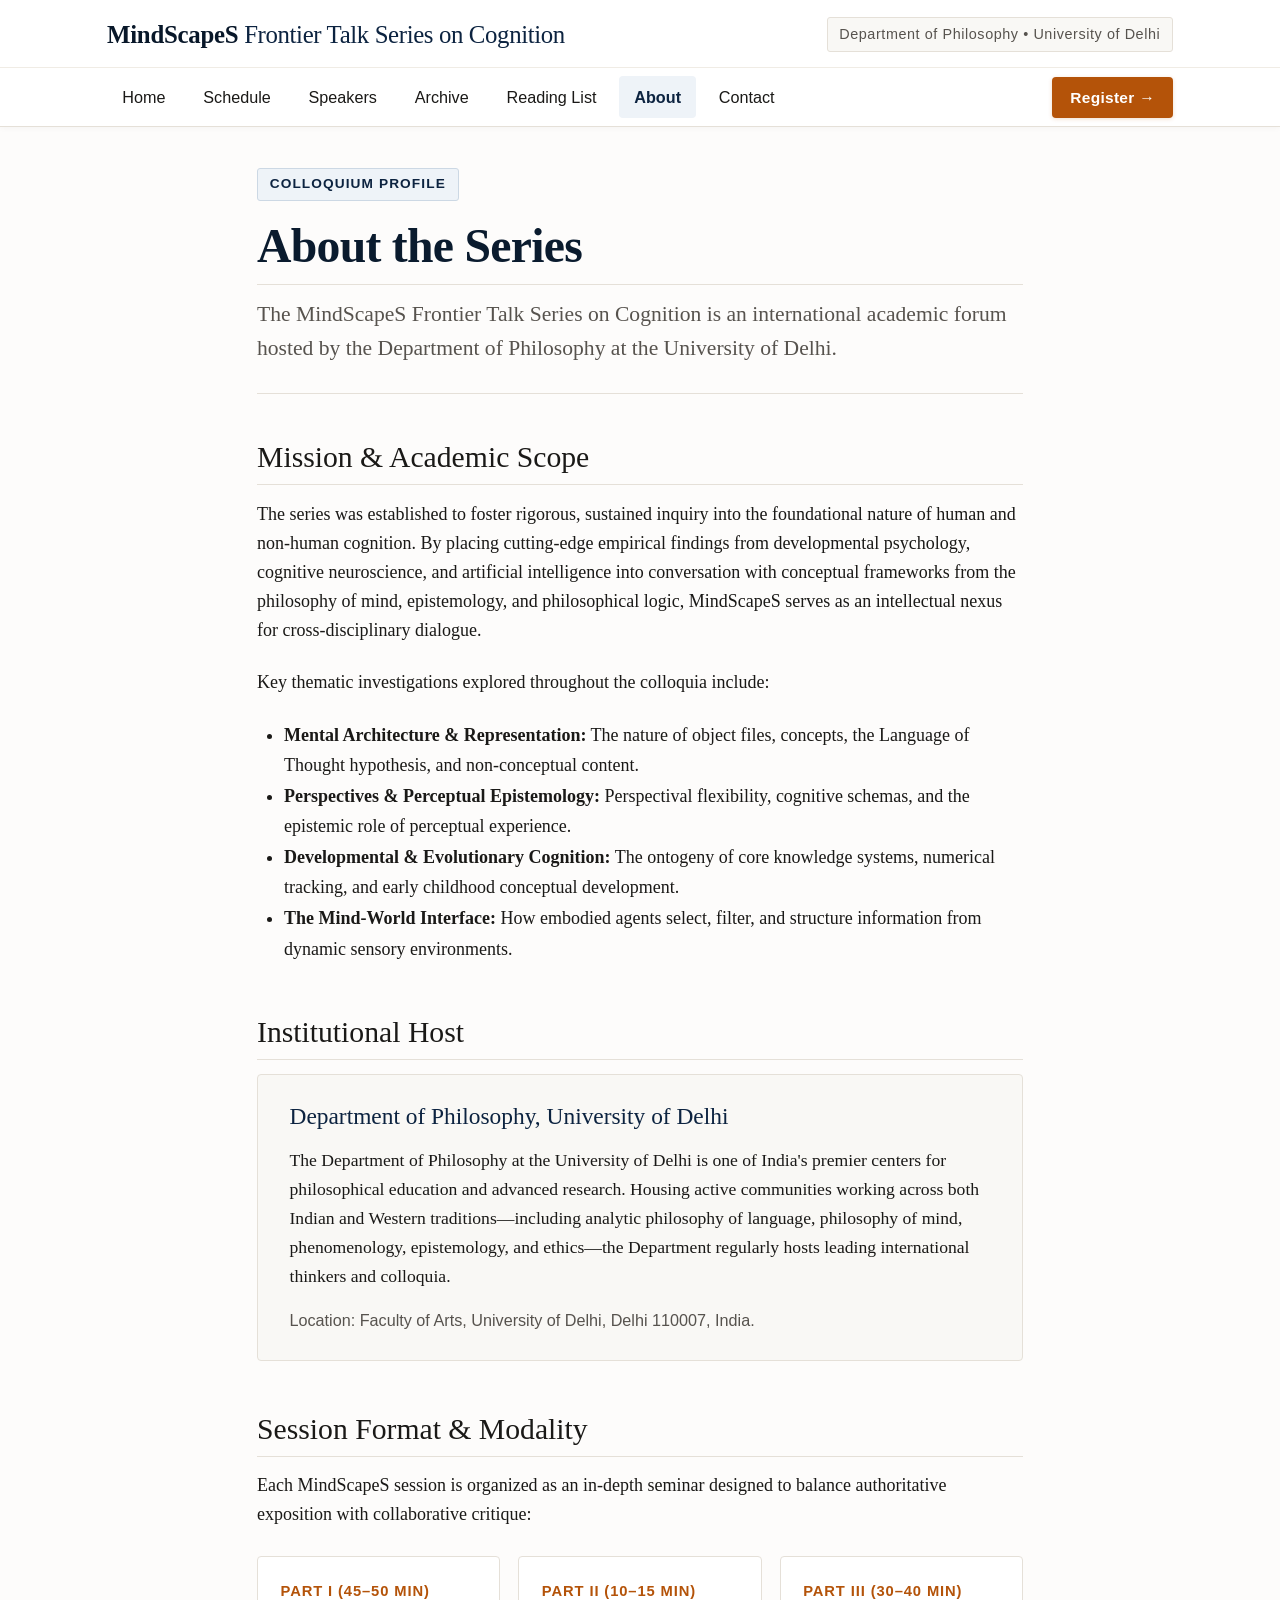
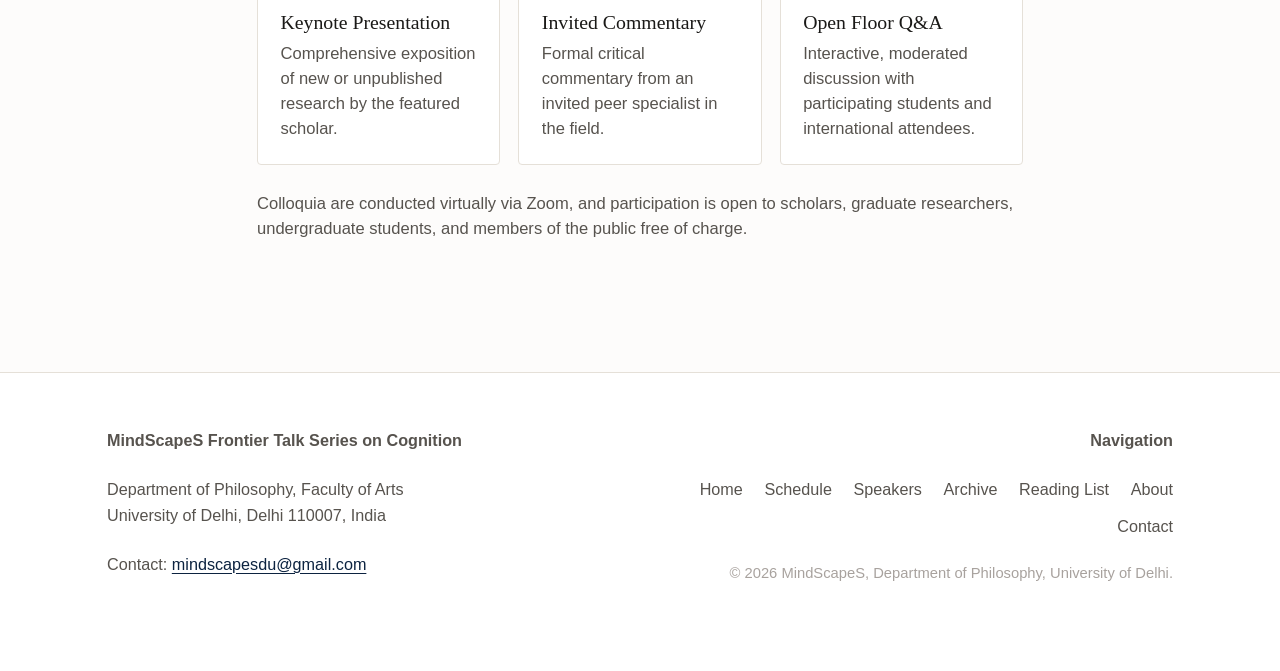
==== about.html @ 41272b62 "Update MindScapeS website: multi-device responsive design, admin console & security, session registr" ====
<!DOCTYPE html>
<html lang="en">

<head>
  <meta charset="UTF-8">
  <meta name="viewport" content="width=device-width, initial-scale=1.0">
  <title>About | MindScapeS Frontier Talk Series on Cognition • University of Delhi</title>
  <meta name="description"
    content="About the MindScapeS Frontier Talk Series on Cognition, hosted by the Department of Philosophy, Faculty of Arts, University of Delhi.">
  <link rel="icon" href="Images/favicon.svg" type="image/svg+xml">
  <link rel="stylesheet" href="css/style.css?v=3.3">
</head>

<body>
  <a href="#main-content" class="skip-link">Skip to main content</a>

  <!-- ==================== SITE HEADER ==================== -->
  <header class="site-header">
    <div class="header-top">
      <div class="container-wide header-top-inner">
        <h1 class="site-title">
          <a href="index.html"><strong>MindScapeS</strong> Frontier Talk Series on Cognition</a>
        </h1>
        <div class="host-tag">
          <span>Department of Philosophy &bull; University of Delhi</span>
        </div>
      </div>
    </div>
    <div class="nav-bar">
      <div class="container-wide nav-bar-inner">
        <button class="nav-toggle" id="nav-toggle" aria-expanded="false" aria-controls="main-nav" aria-label="Toggle navigation menu">
          Menu &equiv;
        </button>
        <ul class="main-nav" id="main-nav">
          <li><a href="index.html">Home</a></li>
          <li><a href="schedule.html">Schedule</a></li>
          <li><a href="speakers.html">Speakers</a></li>
          <li><a href="archive.html">Archive</a></li>
          <li><a href="readings.html">Reading List</a></li>
          <li><a href="about.html" class="active">About</a></li>
          <li><a href="contact.html">Contact</a></li>
        </ul>
        <div class="header-cta">
          <a href="schedule.html#register" class="btn-register-header">Register &rarr;</a>
        </div>
      </div>
    </div>
  </header>

  <!-- ==================== MAIN CONTENT ==================== -->
  <main id="main-content">
    <div class="container">

      <section class="page-hero">
        <span class="page-hero-badge">Colloquium Profile</span>
        <h2 class="page-hero-title">About the Series</h2>
        <p class="page-hero-lead">The MindScapeS Frontier Talk Series on Cognition is an international academic forum hosted by the Department of Philosophy at the University of Delhi.</p>
      </section>

      <!-- ===== MISSION & SCOPE ===== -->
      <section style="margin-bottom: 2.75rem;">
        <h2>Mission &amp; Academic Scope</h2>
        <p>The series was established to foster rigorous, sustained inquiry into the foundational nature of human and non-human cognition. By placing cutting-edge empirical findings from developmental psychology, cognitive neuroscience, and artificial intelligence into conversation with conceptual frameworks from the philosophy of mind, epistemology, and philosophical logic, MindScapeS serves as an intellectual nexus for cross-disciplinary dialogue.</p>
        
        <p>Key thematic investigations explored throughout the colloquia include:</p>
        <ul style="padding-left: 1.5rem; line-height: 1.7; font-size: 1rem;">
          <li><strong>Mental Architecture &amp; Representation:</strong> The nature of object files, concepts, the Language of Thought hypothesis, and non-conceptual content.</li>
          <li><strong>Perspectives &amp; Perceptual Epistemology:</strong> Perspectival flexibility, cognitive schemas, and the epistemic role of perceptual experience.</li>
          <li><strong>Developmental &amp; Evolutionary Cognition:</strong> The ontogeny of core knowledge systems, numerical tracking, and early childhood conceptual development.</li>
          <li><strong>The Mind-World Interface:</strong> How embodied agents select, filter, and structure information from dynamic sensory environments.</li>
        </ul>
      </section>

      <!-- ===== HOST INSTITUTION ===== -->
      <section style="margin-bottom: 2.75rem;">
        <h2>Institutional Host</h2>
        <div style="background: var(--card-bg); border: 1px solid var(--border-color); border-radius: 4px; padding: 1.5rem 1.75rem;">
          <h3 style="margin-top: 0; color: var(--accent-color);">Department of Philosophy, University of Delhi</h3>
          <p style="margin-bottom: 0.85rem; font-size: 0.98rem; line-height: 1.65;">
            The Department of Philosophy at the University of Delhi is one of India's premier centers for philosophical education and advanced research. Housing active communities working across both Indian and Western traditions—including analytic philosophy of language, philosophy of mind, phenomenology, epistemology, and ethics—the Department regularly hosts leading international thinkers and colloquia.
          </p>
          <p style="margin: 0; font-family: var(--font-sans); font-size: 0.9rem; color: var(--text-muted);">
            Location: Faculty of Arts, University of Delhi, Delhi 110007, India.
          </p>
        </div>
      </section>

      <!-- ===== COLLOQUIUM STRUCTURE ===== -->
      <section style="margin-bottom: 2.75rem;">
        <h2>Session Format &amp; Modality</h2>
        <p>Each MindScapeS session is organized as an in-depth seminar designed to balance authoritative exposition with collaborative critique:</p>
        
        <div style="display: grid; grid-template-columns: repeat(auto-fit, minmax(220px, 1fr)); gap: 1rem; margin: 1.5rem 0;">
          <div style="background: #ffffff; border: 1px solid var(--border-color); padding: 1.25rem; border-radius: 4px;">
            <strong style="display: block; font-family: var(--font-sans); font-size: 0.82rem; text-transform: uppercase; color: var(--accent-gold); letter-spacing: 0.06em; margin-bottom: 0.35rem;">Part I (45&ndash;50 min)</strong>
            <h4 style="margin: 0 0 0.4rem; font-size: 1.1rem;">Keynote Presentation</h4>
            <p class="subtext" style="margin: 0;">Comprehensive exposition of new or unpublished research by the featured scholar.</p>
          </div>
          <div style="background: #ffffff; border: 1px solid var(--border-color); padding: 1.25rem; border-radius: 4px;">
            <strong style="display: block; font-family: var(--font-sans); font-size: 0.82rem; text-transform: uppercase; color: var(--accent-gold); letter-spacing: 0.06em; margin-bottom: 0.35rem;">Part II (10&ndash;15 min)</strong>
            <h4 style="margin: 0 0 0.4rem; font-size: 1.1rem;">Invited Commentary</h4>
            <p class="subtext" style="margin: 0;">Formal critical commentary from an invited peer specialist in the field.</p>
          </div>
          <div style="background: #ffffff; border: 1px solid var(--border-color); padding: 1.25rem; border-radius: 4px;">
            <strong style="display: block; font-family: var(--font-sans); font-size: 0.82rem; text-transform: uppercase; color: var(--accent-gold); letter-spacing: 0.06em; margin-bottom: 0.35rem;">Part III (30&ndash;40 min)</strong>
            <h4 style="margin: 0 0 0.4rem; font-size: 1.1rem;">Open Floor Q&amp;A</h4>
            <p class="subtext" style="margin: 0;">Interactive, moderated discussion with participating students and international attendees.</p>
          </div>
        </div>

        <p class="subtext">Colloquia are conducted virtually via Zoom, and participation is open to scholars, graduate researchers, undergraduate students, and members of the public free of charge.</p>
      </section>

    </div>
  </main>

  <!-- ==================== SITE FOOTER ==================== -->
  <footer class="site-footer">
    <div class="container-wide footer-inner">
      <div class="footer-col">
        <p><strong>MindScapeS Frontier Talk Series on Cognition</strong></p>
        <p>Department of Philosophy, Faculty of Arts<br>University of Delhi, Delhi 110007, India</p>
        <p>Contact: <a href="mailto:mindscapesdu@gmail.com">mindscapesdu@gmail.com</a></p>
      </div>
      <div class="footer-col" style="text-align: right;">
        <p><strong>Navigation</strong></p>
        <ul class="footer-links" style="justify-content: flex-end;">
          <li><a href="index.html">Home</a></li>
          <li><a href="schedule.html">Schedule</a></li>
          <li><a href="speakers.html">Speakers</a></li>
          <li><a href="archive.html">Archive</a></li>
          <li><a href="readings.html">Reading List</a></li>
          <li><a href="about.html">About</a></li>
          <li><a href="contact.html">Contact</a></li>
        </ul>
        <p style="margin-top: 1.25rem; font-size: 0.82rem; color: #a8a29e;">&copy; 2026 MindScapeS, Department of Philosophy, University of Delhi.</p>
      </div>
    </div>
  </footer>

  <script src="js/session.js"></script>
</body>

</html>
---- css/style.css ----
/* ==========================================================================
   MindScapeS Frontier Talk Series on Cognition - University of Delhi
   Comprehensive Responsive Academic Design System
   ========================================================================== */

/* ===== 1. COLORS & CSS VARIABLES ===== */
:root {
  --bg-color: #fdfcfb;
  --bg-surface: #ffffff;
  --text-color: #1a1917;
  --text-muted: #57534e;
  --text-light: #78716c;
  --accent-color: #0c2340; /* Oxford / Deep Academic Navy */
  --accent-hover: #17365d;
  --accent-gold: #b45309;  /* Terracotta / Amber accent */
  --accent-gold-hover: #92400e;
  --border-color: #e5e0d8;
  --border-dark: #b8b2a7;
  --card-bg: #f9f8f5;
  --badge-bg: #eef3f8;
  --badge-border: #ccd8e4;
  --comment-bg: #f5efe6;
  --comment-border: #d8c7af;
  --zoom-bg: #f2f7fc;
  --zoom-border: #1c528a;
  --font-serif: "Georgia", "Times New Roman", "Newsreader", serif;
  --font-sans: -apple-system, BlinkMacSystemFont, "Segoe UI", Roboto, "Helvetica Neue", Arial, sans-serif;
  --line-height: 1.62;
  --content-width: 820px;
  --wide-width: 1120px;
}

/* ===== 2. RESET & BASE ===== */
*, *::before, *::after {
  box-sizing: border-box;
}

html {
  font-size: clamp(16px, 0.35vw + 15px, 18px);
  background-color: var(--bg-color);
  color: var(--text-color);
  -webkit-text-size-adjust: 100%;
  text-size-adjust: 100%;
  scroll-behavior: smooth;
}

body {
  margin: 0;
  padding: 0;
  font-family: var(--font-serif);
  line-height: var(--line-height);
  -webkit-font-smoothing: antialiased;
  -moz-osx-font-smoothing: grayscale;
  background-color: var(--bg-color);
  color: var(--text-color);
  overflow-x: hidden;
  width: 100%;
}

img {
  max-width: 100%;
  height: auto;
  display: block;
}

h1, h2, h3, h4 {
  font-family: var(--font-serif);
  font-weight: normal;
  color: var(--text-color);
  line-height: 1.25;
  margin: 1.8rem 0 0.8rem;
}

h1 {
  font-size: clamp(1.8rem, 3.2vw + 1rem, 2.45rem);
  letter-spacing: -0.015em;
}

h2 {
  font-size: clamp(1.35rem, 1.8vw + 0.8rem, 1.65rem);
  border-bottom: 1px solid var(--border-color);
  padding-bottom: 0.45rem;
}

h3 {
  font-size: clamp(1.15rem, 1.2vw + 0.75rem, 1.3rem);
}

p, ul, ol, dl, blockquote {
  margin: 0 0 1.25rem;
}

a {
  color: var(--accent-color);
  text-decoration: underline;
  text-underline-offset: 3px;
  transition: color 0.15s ease, opacity 0.15s ease;
}

a:hover {
  color: var(--accent-gold);
}

.subtext {
  font-size: 0.92rem;
  color: var(--text-muted);
  font-family: var(--font-sans);
  line-height: 1.5;
}

.lead {
  font-size: clamp(1.06rem, 1.1vw + 0.88rem, 1.22rem);
  line-height: 1.6;
  color: #2b2926;
  margin-bottom: 1.35rem;
}

.skip-link {
  position: absolute;
  top: -999px;
  left: 1rem;
  background: var(--text-color);
  color: #ffffff;
  padding: 0.5rem 1rem;
  z-index: 3000;
  font-family: var(--font-sans);
  border-radius: 2px;
}

.skip-link:focus {
  top: 1rem;
}

:focus-visible {
  outline: 2px solid var(--accent-gold);
  outline-offset: 2px;
}

/* ===== 3. LAYOUT & CONTAINERS ===== */
.container {
  width: 100%;
  max-width: var(--content-width);
  margin: 0 auto;
  padding: 0 1.5rem;
}

.container-wide {
  width: 100%;
  max-width: var(--wide-width);
  margin: 0 auto;
  padding: 0 1.5rem;
}

main {
  padding: 2.25rem 0 4.5rem;
}

/* ===== 4. SITE HEADER & NAVIGATION ===== */
.site-header {
  border-bottom: 1px solid var(--border-color);
  background: #ffffff;
  position: sticky;
  top: 0;
  z-index: 1000;
  box-shadow: 0 1px 6px rgba(0, 0, 0, 0.04);
}

.header-top {
  padding: 0.95rem 0 0.8rem;
  border-bottom: 1px solid #f0ece5;
}

.header-top-inner {
  display: flex;
  justify-content: space-between;
  align-items: center;
  flex-wrap: wrap;
  gap: 0.75rem 1.25rem;
}

.site-title {
  font-family: var(--font-serif);
  font-size: clamp(1.15rem, 1.4vw + 0.85rem, 1.38rem);
  margin: 0;
  line-height: 1.25;
}

.site-title a {
  color: var(--accent-color);
  text-decoration: none;
  font-weight: normal;
}

.site-title strong {
  font-weight: 700;
  letter-spacing: -0.01em;
  color: #081729;
}

.host-tag {
  display: inline-flex;
  align-items: center;
  gap: 0.4rem;
  font-family: var(--font-sans);
  font-size: 0.8rem;
  letter-spacing: 0.04em;
  color: var(--text-muted);
  background: var(--card-bg);
  border: 1px solid var(--border-color);
  padding: 0.28rem 0.65rem;
  border-radius: 3px;
  font-weight: 500;
  white-space: nowrap;
}

.nav-bar {
  padding: 0.45rem 0;
  background: #ffffff;
}

.nav-bar-inner {
  display: flex;
  justify-content: space-between;
  align-items: center;
  gap: 1rem;
}

.main-nav {
  display: flex;
  align-items: center;
  gap: 0.4rem;
  flex-wrap: wrap;
  list-style: none;
  padding: 0;
  margin: 0;
}

.main-nav li a {
  display: inline-block;
  font-family: var(--font-sans);
  font-size: 0.9rem;
  font-weight: 500;
  color: var(--text-color);
  text-decoration: none;
  padding: 0.45rem 0.85rem;
  border-radius: 4px;
  transition: all 0.15s ease;
}

.main-nav li a:hover {
  color: var(--accent-color);
  background: var(--card-bg);
}

.main-nav li a.active {
  color: var(--accent-color);
  background: #eef3f8;
  font-weight: 700;
}

.header-cta {
  display: flex;
  align-items: center;
  flex-shrink: 0;
}

.btn-register-header {
  display: inline-flex;
  align-items: center;
  gap: 0.35rem;
  background-color: var(--accent-gold);
  color: #ffffff !important;
  font-family: var(--font-sans);
  font-size: 0.86rem;
  font-weight: 600;
  text-decoration: none !important;
  padding: 0.45rem 1rem;
  border-radius: 4px;
  letter-spacing: 0.02em;
  box-shadow: 0 1px 4px rgba(180, 83, 9, 0.2);
  transition: background-color 0.15s ease, transform 0.15s ease;
}

.btn-register-header:hover {
  background-color: var(--accent-gold-hover);
  color: #ffffff !important;
  transform: translateY(-1px);
}

.nav-toggle {
  display: none;
  background: none;
  border: 1px solid var(--border-color);
  padding: 0.45rem 0.75rem;
  border-radius: 4px;
  cursor: pointer;
  font-family: var(--font-sans);
  font-size: 0.86rem;
  color: var(--text-color);
}

/* ===== 5. PAGE HEADERS & HEROES ===== */
.page-hero {
  margin-bottom: 2.5rem;
  padding-bottom: 1.5rem;
  border-bottom: 1px solid var(--border-color);
}

.page-hero-badge {
  display: inline-block;
  font-family: var(--font-sans);
  font-size: 0.76rem;
  font-weight: 700;
  text-transform: uppercase;
  letter-spacing: 0.08em;
  background: var(--badge-bg);
  border: 1px solid var(--badge-border);
  color: var(--accent-color);
  padding: 0.25rem 0.65rem;
  border-radius: 3px;
  margin-bottom: 0.6rem;
}

.page-hero-title {
  margin: 0.25rem 0 0.65rem;
  font-size: clamp(2rem, 3.5vw + 1rem, 2.65rem);
  font-weight: 700;
  letter-spacing: -0.015em;
  color: #0a1b2e;
}

.page-hero-lead {
  font-size: clamp(1.05rem, 1.1vw + 0.88rem, 1.2rem);
  color: var(--text-muted);
  margin: 0;
  line-height: 1.6;
}

/* Home Spotlight Hero */
.spotlight-card {
  background: #ffffff;
  border: 1px solid var(--border-color);
  border-left: 5px solid var(--accent-gold);
  border-radius: 6px;
  padding: 2rem 2.25rem;
  margin: 2.25rem 0 3rem;
  box-shadow: 0 4px 20px rgba(0, 0, 0, 0.04);
}

.spotlight-header {
  display: flex;
  align-items: center;
  justify-content: space-between;
  flex-wrap: wrap;
  gap: 0.75rem;
  margin-bottom: 1rem;
}

.spotlight-badge {
  font-family: var(--font-sans);
  font-size: 0.78rem;
  font-weight: 700;
  text-transform: uppercase;
  letter-spacing: 0.08em;
  background: #fef3c7;
  color: #92400e;
  border: 1px solid #fde68a;
  padding: 0.25rem 0.65rem;
  border-radius: 3px;
}

.spotlight-time {
  font-family: var(--font-sans);
  font-size: 0.95rem;
  font-weight: 600;
  color: var(--accent-color);
}

.spotlight-title {
  font-size: clamp(1.45rem, 2vw + 1rem, 1.95rem);
  margin: 0.2rem 0 0.75rem;
  font-weight: 700;
  line-height: 1.3;
}

.spotlight-title a {
  color: var(--text-color);
  text-decoration: none;
}

.spotlight-title a:hover {
  color: var(--accent-color);
}

.spotlight-speaker {
  font-family: var(--font-sans);
  font-size: 1.05rem;
  font-weight: 600;
  color: var(--accent-color);
  margin-bottom: 0.4rem;
}

.spotlight-affil {
  font-family: var(--font-sans);
  font-size: 0.92rem;
  color: var(--text-muted);
  margin-bottom: 1.25rem;
}

.spotlight-actions {
  display: flex;
  align-items: center;
  flex-wrap: wrap;
  gap: 0.85rem;
  margin-top: 1.5rem;
  padding-top: 1.25rem;
  border-top: 1px solid var(--border-color);
}

/* ===== 6. CARDS & GRIDS ===== */
.session-card {
  background: #ffffff;
  border: 1px solid var(--border-color);
  border-radius: 6px;
  padding: 1.85rem 2rem;
  margin-bottom: 2rem;
  box-shadow: 0 2px 10px rgba(0, 0, 0, 0.03);
  transition: transform 0.15s ease, box-shadow 0.15s ease;
}

.session-card.completed {
  background: #fafaf8;
  border-color: #e5e2da;
}

.session-card-header {
  display: flex;
  justify-content: space-between;
  align-items: center;
  flex-wrap: wrap;
  gap: 0.75rem;
  margin-bottom: 0.85rem;
}

.status-badge {
  font-family: var(--font-sans);
  font-size: 0.75rem;
  font-weight: 700;
  text-transform: uppercase;
  letter-spacing: 0.07em;
  padding: 0.25rem 0.6rem;
  border-radius: 3px;
}

.status-badge.upcoming {
  background: #e0f2fe;
  color: #0369a1;
  border: 1px solid #bae6fd;
}

.status-badge.completed {
  background: #f1f5f9;
  color: #475569;
  border: 1px solid #e2e8f0;
}

.session-title {
  font-size: clamp(1.3rem, 1.8vw + 0.8rem, 1.6rem);
  margin: 0.25rem 0 0.65rem;
  font-weight: 700;
  line-height: 1.32;
}

.session-speaker-line {
  font-family: var(--font-sans);
  font-size: 0.98rem;
  color: var(--accent-color);
  font-weight: 600;
  margin-bottom: 0.25rem;
}

.session-commentator-line {
  font-family: var(--font-sans);
  font-size: 0.92rem;
  color: #5c4217;
  font-weight: 500;
  margin-bottom: 0.85rem;
}

/* Speaker Grid & Profile Cards */
.speakers-grid {
  display: grid;
  grid-template-columns: repeat(auto-fill, minmax(280px, 350px));
  gap: 2rem;
  margin: 2rem 0 3.5rem;
}

.speaker-profile-card {
  background: #ffffff;
  border: 1px solid var(--border-color);
  border-radius: 8px;
  overflow: hidden;
  box-shadow: 0 2px 12px rgba(0, 0, 0, 0.04);
  display: flex;
  flex-direction: column;
  width: 100%;
  max-width: 350px;
}

.speaker-avatar-wrap {
  width: 100%;
  height: 270px;
  max-height: 270px;
  background: #f3f0e9;
  border-bottom: 1px solid var(--border-color);
  overflow: hidden;
  display: flex;
  align-items: center;
  justify-content: center;
  position: relative;
}

.speaker-avatar-wrap img {
  width: 100%;
  height: 100%;
  object-fit: cover;
  object-position: center 20%;
  display: block;
}

.speaker-monogram {
  font-family: var(--font-serif);
  font-size: 3.25rem;
  font-weight: 700;
  color: var(--accent-color);
  letter-spacing: -0.02em;
  background: #eef3f8;
  width: 110px;
  height: 110px;
  border-radius: 50%;
  display: flex;
  align-items: center;
  justify-content: center;
  border: 2px solid #ccd8e4;
}

.speaker-card-body {
  padding: 1.4rem 1.6rem;
  display: flex;
  flex-direction: column;
  flex-grow: 1;
}

.speaker-role-pill {
  display: inline-block;
  align-self: flex-start;
  font-family: var(--font-sans);
  font-size: 0.72rem;
  font-weight: 700;
  text-transform: uppercase;
  letter-spacing: 0.08em;
  background: var(--badge-bg);
  color: var(--accent-color);
  border: 1px solid var(--badge-border);
  padding: 0.22rem 0.55rem;
  border-radius: 3px;
  margin-bottom: 0.65rem;
}

.speaker-role-pill.commentator {
  background: var(--comment-bg);
  color: #5c4217;
  border-color: var(--comment-border);
}

.speaker-name {
  font-size: 1.35rem;
  margin: 0 0 0.3rem;
  font-weight: 700;
  color: #0c1a2e;
}

.speaker-affiliation {
  font-family: var(--font-sans);
  font-size: 0.92rem;
  color: var(--text-muted);
  margin-bottom: 0.75rem;
  line-height: 1.45;
}

.speaker-talk-topic {
  font-family: var(--font-sans);
  font-size: 0.88rem;
  color: #1e293b;
  background: var(--card-bg);
  border-left: 3px solid var(--accent-color);
  padding: 0.5rem 0.75rem;
  margin-top: auto;
  border-radius: 0 3px 3px 0;
}

/* ===== 7. READING LIST & CITATION CARDS ===== */
.reading-module {
  margin-bottom: 3rem;
}

.reading-module-header {
  border-bottom: 2px solid var(--accent-color);
  padding-bottom: 0.5rem;
  margin-bottom: 1.5rem;
}

.reading-module-header h3 {
  margin: 0 0 0.3rem;
  font-size: 1.35rem;
}

.reading-card {
  background: #ffffff;
  border: 1px solid var(--border-color);
  border-radius: 6px;
  padding: 1.4rem 1.75rem;
  margin-bottom: 1.25rem;
  display: flex;
  justify-content: space-between;
  align-items: center;
  flex-wrap: wrap;
  gap: 1.25rem;
  box-shadow: 0 1px 6px rgba(0, 0, 0, 0.02);
}

.reading-details {
  flex: 1;
  min-width: 280px;
}

.reading-citation {
  font-family: var(--font-serif);
  font-size: 1.08rem;
  line-height: 1.5;
  color: var(--text-color);
  margin-bottom: 0.4rem;
  font-weight: 500;
}

.reading-context {
  font-family: var(--font-sans);
  font-size: 0.88rem;
  color: var(--text-muted);
  margin: 0;
}

/* ===== 8. BUTTONS & UI CONTROLS ===== */
.btn {
  display: inline-flex;
  align-items: center;
  justify-content: center;
  gap: 0.45rem;
  background-color: var(--accent-color);
  color: #ffffff !important;
  font-family: var(--font-sans);
  font-size: 0.95rem;
  padding: 0.7rem 1.45rem;
  text-decoration: none !important;
  border: 1px solid var(--accent-color);
  border-radius: 4px;
  cursor: pointer;
  line-height: 1.3;
  font-weight: 600;
  min-height: 44px;
  transition: all 0.15s ease;
}

.btn:hover {
  background-color: var(--accent-hover);
  border-color: var(--accent-hover);
  transform: translateY(-1px);
}

.btn-gold {
  background-color: var(--accent-gold);
  border-color: var(--accent-gold);
}

.btn-gold:hover {
  background-color: var(--accent-gold-hover);
  border-color: var(--accent-gold-hover);
}

.btn-secondary {
  display: inline-flex;
  align-items: center;
  justify-content: center;
  gap: 0.45rem;
  background-color: transparent;
  color: var(--text-color) !important;
  border: 1px solid var(--border-dark);
  padding: 0.65rem 1.25rem;
  cursor: pointer;
  font-family: var(--font-sans);
  font-size: 0.92rem;
  text-decoration: none !important;
  border-radius: 4px;
  min-height: 44px;
  font-weight: 500;
  transition: all 0.15s ease;
}

.btn-secondary:hover {
  background-color: var(--card-bg);
  border-color: var(--text-color);
}

.btn-sm {
  padding: 0.45rem 0.95rem;
  font-size: 0.85rem;
  min-height: 38px;
}

/* ===== 9. FORMS & REGISTRATION BOX ===== */
.reg-card {
  background: #ffffff;
  border: 2px solid var(--border-dark);
  border-radius: 6px;
  padding: 2.25rem 2.5rem;
  box-shadow: 0 4px 18px rgba(0, 0, 0, 0.04);
}

.form-group {
  margin-bottom: 1.35rem;
}

label {
  display: block;
  font-family: var(--font-sans);
  font-size: 0.92rem;
  margin-bottom: 0.4rem;
  color: var(--text-color);
  font-weight: 600;
}

input[type="text"], input[type="email"], select, textarea {
  width: 100%;
  padding: 0.7rem 0.9rem;
  font-family: var(--font-serif);
  font-size: 16px;
  border: 1px solid var(--border-dark);
  border-radius: 4px;
  background: #ffffff;
  color: var(--text-color);
  box-sizing: border-box;
  transition: border-color 0.15s ease, box-shadow 0.15s ease;
}

input:focus, select:focus, textarea:focus {
  border-color: var(--accent-gold);
  outline: 2px solid var(--accent-gold);
  outline-offset: 1px;
}

.reg-confirm-box {
  background: #f0f7f3;
  border: 1px solid #c2dfcf;
  padding: 1.75rem 2rem;
  font-family: var(--font-sans);
  font-size: 0.96rem;
  border-radius: 6px;
}

.reg-confirm-box h3 {
  font-family: var(--font-sans);
  font-size: 1.35rem;
  color: #1e5631;
  margin-top: 0;
  font-weight: 700;
}

/* ===== 10. CALLOUTS & INFO BOXES ===== */
.info-box {
  background: var(--card-bg);
  border-left: 4px solid var(--accent-color);
  padding: 1.4rem 1.75rem;
  margin: 2rem 0;
  border-radius: 0 4px 4px 0;
}

.mailing-callout {
  background: #fbf8f2;
  border: 1px solid #e9dfcf;
  border-left: 4px solid var(--accent-gold);
  padding: 1.4rem 1.75rem;
  margin: 2.75rem 0;
  border-radius: 0 4px 4px 0;
}

/* FAQ Accordion / Cards */
.faq-grid {
  display: flex;
  flex-direction: column;
  gap: 1.25rem;
  margin: 2rem 0;
}

.faq-card {
  background: #ffffff;
  border: 1px solid var(--border-color);
  border-radius: 6px;
  padding: 1.4rem 1.75rem;
}

.faq-card h3 {
  margin: 0 0 0.5rem;
  font-size: 1.18rem;
  font-weight: 600;
  color: var(--accent-color);
}

.faq-card p {
  margin: 0;
  font-family: var(--font-sans);
  font-size: 0.94rem;
  color: var(--text-color);
  line-height: 1.6;
}

/* ===== 11. FOOTER ===== */
.site-footer {
  border-top: 1px solid var(--border-color);
  padding: 3rem 0 3.5rem;
  font-family: var(--font-sans);
  font-size: 0.9rem;
  color: var(--text-muted);
  background: #ffffff;
}

.footer-inner {
  display: flex;
  justify-content: space-between;
  align-items: flex-start;
  flex-wrap: wrap;
  gap: 2rem;
}

.footer-col {
  flex: 1;
  min-width: 240px;
}

.footer-links {
  list-style: none;
  padding: 0;
  margin: 0.75rem 0 0;
  display: flex;
  flex-wrap: wrap;
  gap: 0.6rem 1.2rem;
}

.footer-links a {
  color: var(--text-muted);
  text-decoration: none;
}

.footer-links a:hover {
  color: var(--accent-color);
  text-decoration: underline;
}

/* ==========================================================================
   12. COMPREHENSIVE RESPONSIVE DESIGN (Phone, iPad, Laptop, Desktop)
   ========================================================================== */

/* --- A. Tablets & iPads (Portrait & Landscape <= 1024px) --- */
@media (max-width: 1024px) {
  .container-wide {
    max-width: 100%;
    padding: 0 1.5rem;
  }

  .speakers-grid {
    grid-template-columns: repeat(auto-fill, minmax(280px, 340px));
    justify-content: center;
    gap: 1.5rem;
  }
}

/* --- B. Tablets & Small Laptops (<= 860px) --- */
@media (max-width: 860px) {
  .nav-toggle {
    display: inline-flex;
    align-items: center;
    justify-content: center;
    padding: 0.5rem 0.85rem;
    font-size: 0.95rem;
    cursor: pointer;
  }

  .nav-bar-inner {
    flex-wrap: wrap;
    align-items: center;
  }

  .main-nav {
    display: none;
    width: 100%;
    flex-direction: column;
    align-items: stretch;
    gap: 0.35rem;
    padding: 0.85rem 0 0.5rem;
    border-top: 1px solid var(--border-color);
    margin-top: 0.65rem;
  }

  .main-nav.open {
    display: flex;
  }

  .main-nav li a {
    padding: 0.75rem 1rem;
    width: 100%;
    border-radius: 4px;
    background: #faf8f5;
  }

  .main-nav li a:hover,
  .main-nav li a.active {
    background: #f0eade;
  }

  .header-cta {
    margin-left: auto;
  }
}

/* --- C. Phones & Phablets (<= 640px) --- */
@media (max-width: 640px) {
  html {
    font-size: 16px;
  }

  /* Prevent automatic unwanted zoom in iOS Safari */
  input[type="text"],
  input[type="email"],
  input[type="password"],
  input[type="url"],
  input[type="number"],
  select,
  textarea {
    font-size: 16px !important;
  }

  .container, .container-wide {
    padding: 0 1rem;
  }

  /* Header adjustments */
  .site-header {
    padding-bottom: 0.25rem;
  }

  .header-top-inner {
    flex-direction: column;
    align-items: flex-start;
    gap: 0.35rem;
    padding: 0.85rem 0 0.65rem;
  }

  .site-title {
    font-size: 1.45rem;
    line-height: 1.22;
  }

  .host-tag {
    font-size: 0.8rem;
  }

  .btn-register-header {
    padding: 0.4rem 0.75rem;
    font-size: 0.82rem;
  }

  /* Hero */
  .page-hero {
    padding: 1.75rem 0 1.25rem;
  }

  .page-hero-title {
    font-size: 1.65rem;
    line-height: 1.25;
  }

  .page-hero-lead {
    font-size: 0.95rem;
    line-height: 1.55;
  }

  /* Cards */
  .spotlight-card {
    padding: 1.25rem 1.15rem;
  }

  .spotlight-actions {
    flex-direction: column;
    align-items: stretch;
    gap: 0.65rem;
  }

  .spotlight-actions .btn {
    width: 100%;
    text-align: center;
    justify-content: center;
  }

  .mailing-callout {
    padding: 1.15rem 1.15rem;
    margin: 2rem 0;
  }

  .reg-card {
    padding: 1.4rem 1.15rem;
  }

  .reading-card {
    flex-direction: column;
    align-items: flex-start;
    gap: 0.85rem;
    padding: 1.25rem 1.15rem;
  }

  /* Speakers Grid single column centered */
  .speakers-grid {
    grid-template-columns: 1fr;
    justify-items: center;
    gap: 1.75rem;
    margin: 1.5rem 0 2.5rem;
  }

  .speaker-profile-card {
    max-width: 100%;
    width: 100%;
  }

  .speaker-avatar-wrap {
    height: 250px;
    max-height: 250px;
  }

  /* Footer stack */
  .footer-inner {
    flex-direction: column;
    align-items: flex-start;
    gap: 1.75rem;
  }

  .footer-col {
    text-align: left !important;
    width: 100%;
  }

  .footer-links {
    justify-content: flex-start !important;
    flex-wrap: wrap;
    gap: 0.75rem 1rem;
  }
}

/* --- D. Compact Phones (<= 420px: iPhone SE, etc.) --- */
@media (max-width: 420px) {
  .site-title {
    font-size: 1.3rem;
  }

  .programme-title {
    font-size: 1.6rem;
  }

  .btn-table-outline,
  .btn-table-primary {
    max-width: 95px;
    padding: 6px 6px;
    font-size: 0.78rem;
  }

  .abstract-modal {
    padding: 1.4rem 1rem !important;
  }
}

/* ===== PROGRAMME TABLE & SCHEDULE ALIGNMENT ===== */
.programme-section {
  margin-bottom: 4rem;
}

.programme-header {
  margin-bottom: 1.5rem;
}

.programme-title {
  font-family: var(--font-serif);
  font-size: clamp(1.85rem, 2.8vw, 2.4rem);
  font-weight: 500;
  color: #1a1917;
  margin: 0 0 0.5rem 0;
  border-bottom: none;
  padding-bottom: 0;
  letter-spacing: -0.01em;
}

.programme-subtitle {
  font-family: var(--font-sans);
  font-size: 0.95rem;
  color: #57534e;
  line-height: 1.55;
  margin: 0;
  max-width: 960px;
}

.programme-table-container {
  width: 100%;
  overflow-x: auto;
  -webkit-overflow-scrolling: touch;
  background: #ffffff;
  border: 1px solid #dcd7ce;
  border-radius: 4px;
  box-shadow: 0 1px 4px rgba(0, 0, 0, 0.03);
  margin-top: 1.25rem;
}

.programme-table {
  width: 100%;
  min-width: 960px;
  border-collapse: collapse;
  text-align: left;
  font-family: var(--font-serif);
}

.programme-table thead th {
  padding: 14px 18px;
  font-family: var(--font-sans);
  font-size: 0.88rem;
  font-weight: 700;
  color: #1a2a3a;
  border-bottom: 1px solid #d0c9bd;
  border-right: 1px solid #dcd7ce;
  line-height: 1.3;
  letter-spacing: 0.01em;
}

.programme-table thead th:last-child {
  border-right: none;
}

/* Header Pastel Tinting matching the reference demo */
.programme-table thead th.col-date {
  background-color: #dce5ee; /* Soft slate/blue */
  width: 18%;
}

.programme-table thead th.col-speaker {
  background-color: #f4ecdd; /* Soft warm sand/beige */
  width: 21%;
}

.programme-table thead th.col-title {
  background-color: #eee7dd; /* Soft light cream/khaki */
  width: 26%;
}

.programme-table thead th.col-format {
  background-color: #e3ece3; /* Soft sage green */
  width: 23%;
}

.programme-table thead th.col-actions {
  background-color: #dce5ee; /* Soft slate/blue */
  width: 12%;
  text-align: center;
}

.programme-table tbody tr {
  border-bottom: 1px solid #e7e2d8;
  transition: background-color 0.15s ease;
}

.programme-table tbody tr:last-child {
  border-bottom: none;
}

.programme-table tbody tr:hover {
  background-color: #faf8f5;
}

.programme-table tbody td {
  padding: 16px 18px;
  vertical-align: top;
  border-right: 1px solid #ece6dc;
  font-size: 0.94rem;
  line-height: 1.5;
  color: var(--text-color);
  background-color: inherit;
}

.programme-table tbody td:last-child {
  border-right: none;
}

/* Column Specific Typography & Alignment */
.sched-date {
  font-family: var(--font-sans);
  font-weight: 700;
  font-size: 0.94rem;
  color: #1a202c;
  line-height: 1.35;
}

.sched-time {
  font-family: var(--font-sans);
  font-size: 0.84rem;
  color: #57534e;
  margin-top: 4px;
  line-height: 1.35;
}

.sched-tz {
  font-family: var(--font-sans);
  font-size: 0.82rem;
  color: #78716c;
}

.sched-speaker-name {
  font-family: var(--font-serif);
  font-weight: 700;
  font-size: 1.06rem;
  color: #0c1a2e;
  line-height: 1.35;
  display: block;
}

.sched-affiliation {
  font-family: var(--font-sans);
  font-size: 0.83rem;
  color: #64748b;
  margin-top: 4px;
  display: block;
  line-height: 1.35;
}

.sched-talk-title {
  font-family: var(--font-serif);
  font-style: italic;
  font-size: 1.02rem;
  color: #1a1917;
  line-height: 1.45;
}

.sched-talk-note {
  font-family: var(--font-sans);
  font-style: normal;
  font-size: 0.82rem;
  color: #64748b;
  margin-top: 4px;
  display: block;
}

.sched-format-list {
  margin: 0;
  padding-left: 1.15rem;
  font-family: var(--font-sans);
  font-size: 0.86rem;
  line-height: 1.55;
  color: #334155;
}

.sched-format-list li {
  margin-bottom: 0.2rem;
}

.sched-format-list li:last-child {
  margin-bottom: 0;
}

.sched-actions {
  display: flex;
  flex-direction: column;
  gap: 7px;
  align-items: center;
  justify-content: center;
}

.btn-table-outline {
  display: block;
  width: 100%;
  max-width: 105px;
  padding: 6px 8px;
  font-family: var(--font-sans);
  font-size: 0.82rem;
  font-weight: 500;
  color: #1e293b;
  background-color: #ffffff;
  border: 1px solid #334155;
  border-radius: 2px;
  text-decoration: none;
  text-align: center;
  line-height: 1.25;
  cursor: pointer;
  transition: all 0.15s ease;
}

.btn-table-outline:hover {
  background-color: #f1f5f9;
  color: #0f172a;
  text-decoration: none;
}

.btn-table-primary {
  display: block;
  width: 100%;
  max-width: 105px;
  padding: 6px 8px;
  font-family: var(--font-sans);
  font-size: 0.82rem;
  font-weight: 600;
  color: #ffffff;
  background-color: #162b40;
  border: 1px solid #162b40;
  border-radius: 2px;
  text-decoration: none;
  text-align: center;
  line-height: 1.25;
  cursor: pointer;
  transition: all 0.15s ease;
}

.btn-table-primary:hover {
  background-color: #0a1827;
  border-color: #0a1827;
  color: #ffffff;
  text-decoration: none;
}

.sched-empty-action {
  font-family: var(--font-sans);
  font-size: 1.1rem;
  color: #94a3b8;
  display: block;
  text-align: center;
}

/* Modal styling for Abstract */
.abstract-modal-backdrop {
  position: fixed;
  inset: 0;
  background: rgba(12, 35, 64, 0.5);
  backdrop-filter: blur(2px);
  display: none;
  align-items: center;
  justify-content: center;
  z-index: 1000;
  padding: 1.25rem;
}

.abstract-modal-backdrop.open {
  display: flex;
}

.abstract-modal {
  background: #ffffff;
  max-width: 680px;
  width: 100%;
  max-height: 88vh;
  overflow-y: auto;
  border-radius: 6px;
  box-shadow: 0 12px 36px rgba(0, 0, 0, 0.22);
  border: 1px solid var(--border-color);
  padding: 2.2rem;
  position: relative;
  animation: modalFadeIn 0.2s cubic-bezier(0.16, 1, 0.3, 1);
}

@keyframes modalFadeIn {
  from { opacity: 0; transform: translateY(8px) scale(0.98); }
  to { opacity: 1; transform: translateY(0) scale(1); }
}

.modal-close-btn {
  position: absolute;
  top: 1.1rem;
  right: 1.25rem;
  background: #f1f5f9;
  border: 1px solid #cbd5e1;
  border-radius: 50%;
  width: 32px;
  height: 32px;
  display: flex;
  align-items: center;
  justify-content: center;
  font-size: 1.2rem;
  cursor: pointer;
  color: #475569;
  line-height: 1;
  transition: all 0.15s ease;
}

.modal-close-btn:hover {
  background: #e2e8f0;
  color: #0f172a;
}

/* Scroll hint for mobile & tablet table browsing */
.table-scroll-hint {
  display: none;
  font-family: var(--font-sans);
  font-size: 0.82rem;
  color: #64748b;
  margin: 0.4rem 0 0.85rem;
  align-items: center;
  gap: 0.45rem;
}

@media (max-width: 980px) {
  .table-scroll-hint {
    display: flex;
  }
}

@media (max-width: 640px) {
  .abstract-modal {
    width: 95%;
    max-height: 90vh;
    padding: 1.6rem 1.25rem 1.35rem;
    border-radius: 8px;
  }

  .modal-close-btn {
    top: 0.75rem;
    right: 0.75rem;
    width: 36px;
    height: 36px;
  }
}
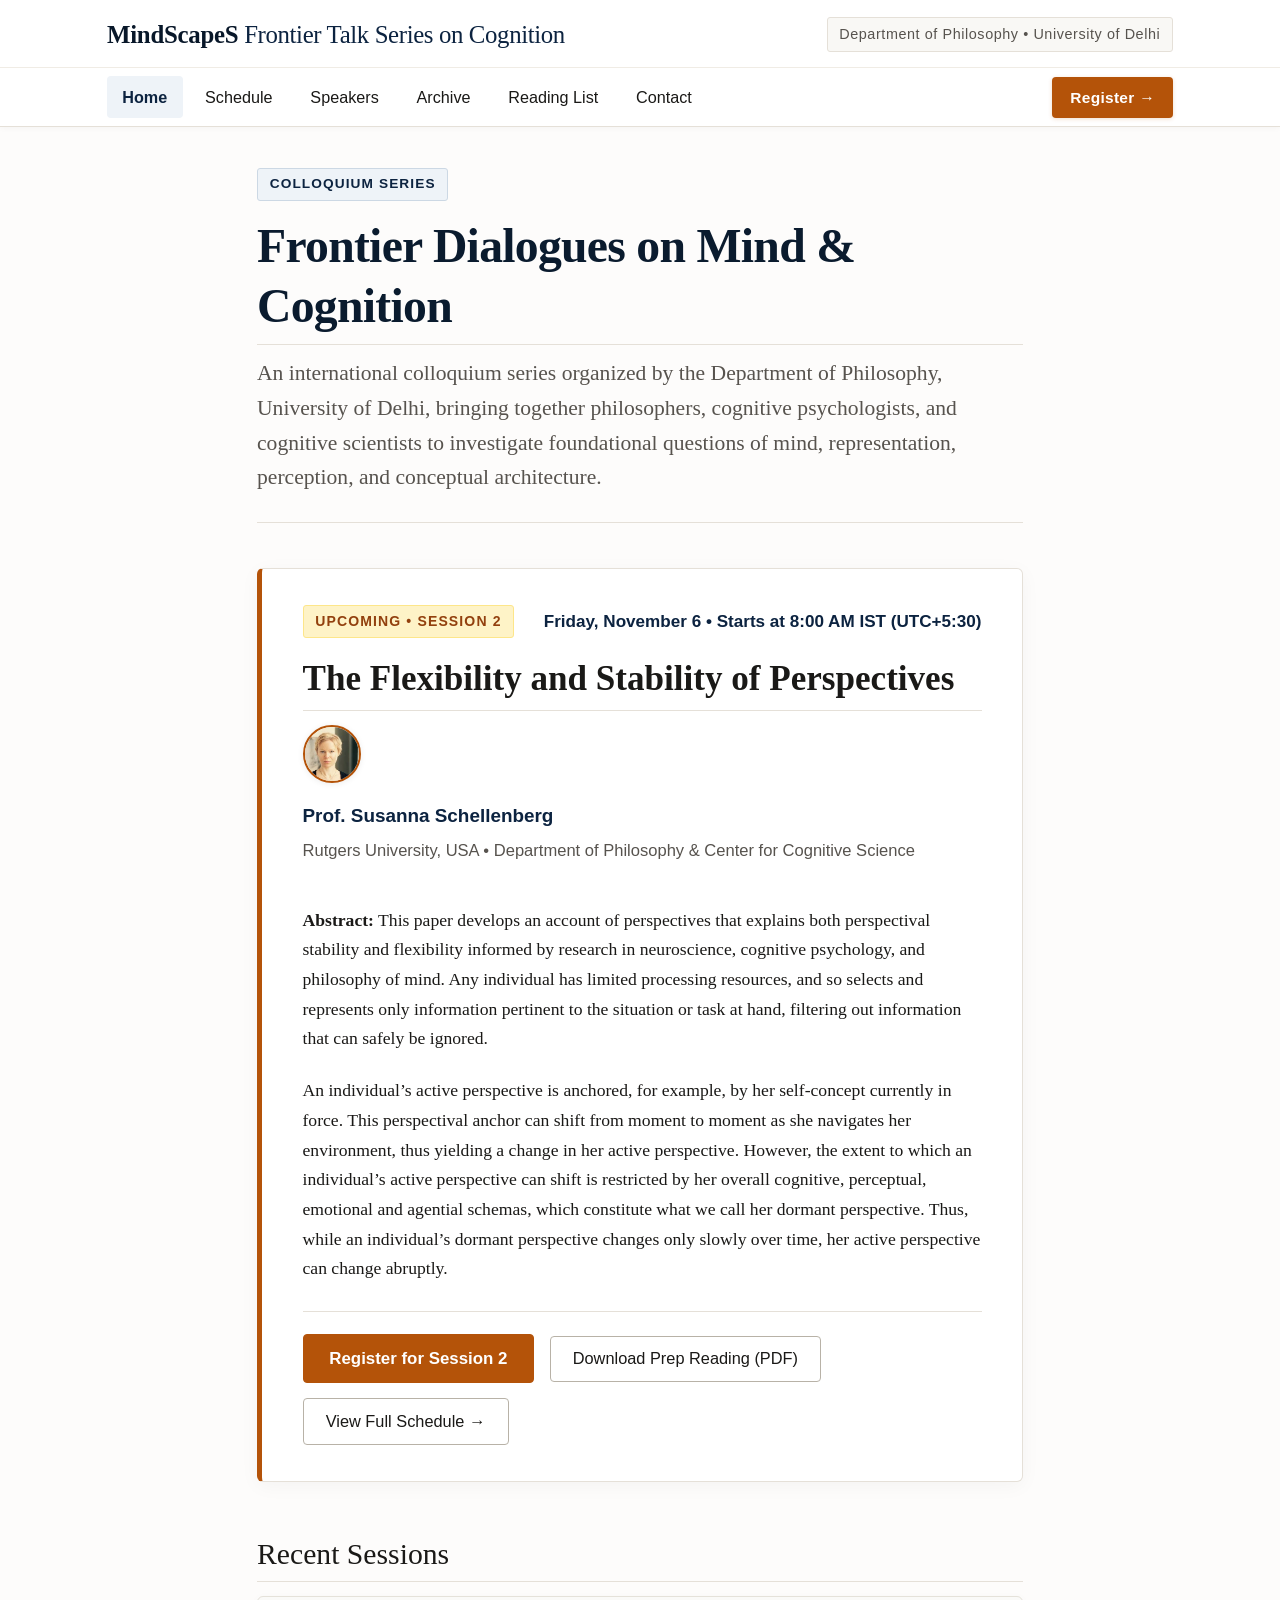
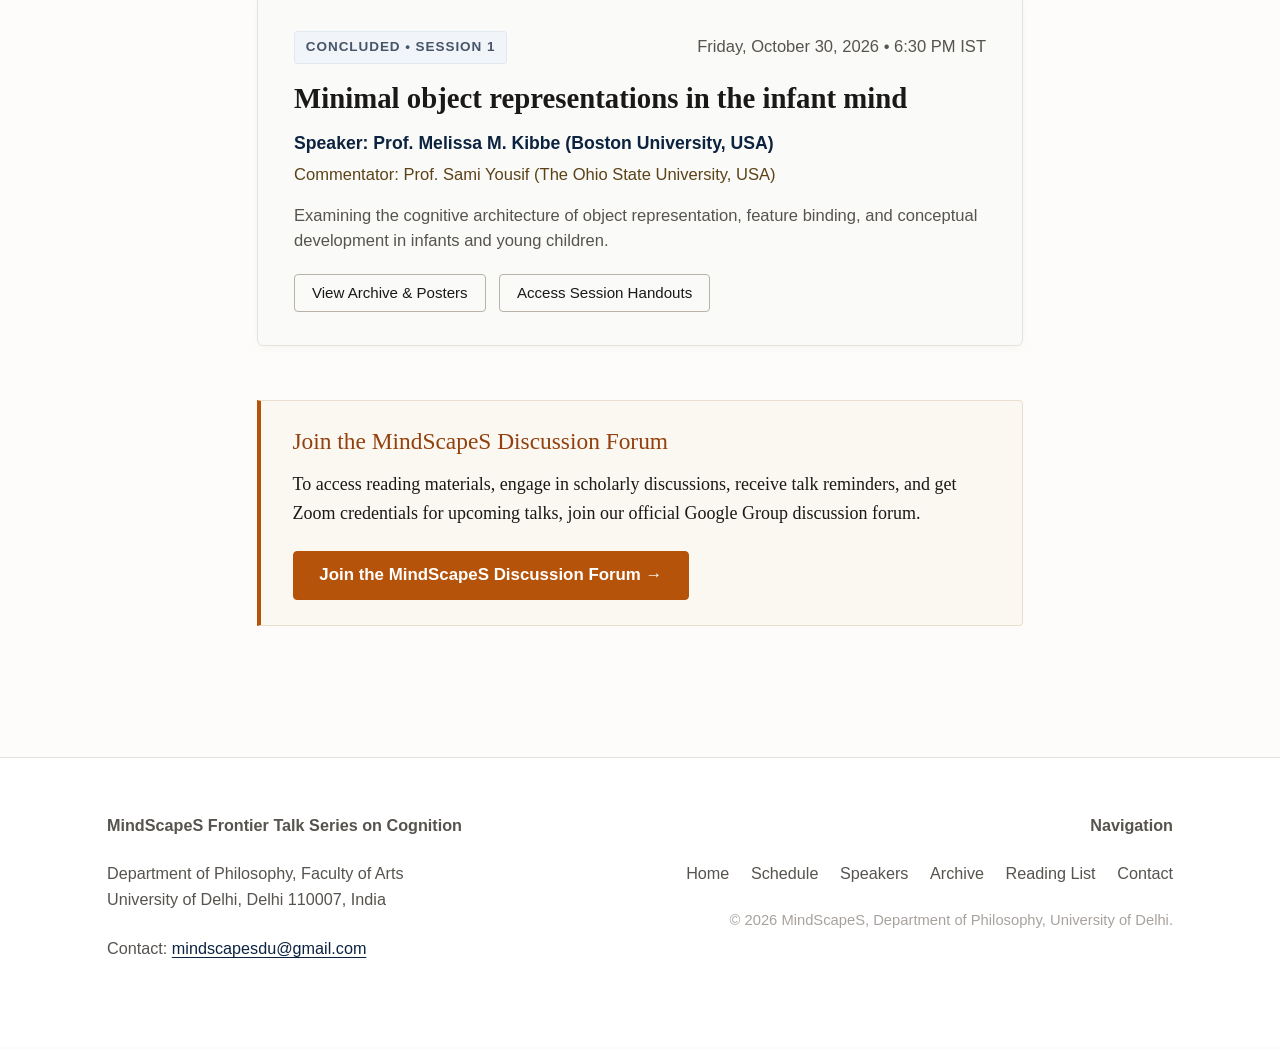
==== commit faafa159: "Hide About page link across all navigation bars, footers, and add redirect in about.html" ====
--- a/about.html
+++ b/about.html
@@ -9,6 +9,7 @@
     content="About the MindScapeS Frontier Talk Series on Cognition, hosted by the Department of Philosophy, Faculty of Arts, University of Delhi.">
   <link rel="icon" href="Images/favicon.svg" type="image/svg+xml">
   <link rel="stylesheet" href="css/style.css?v=3.3">
+  <meta http-equiv="refresh" content="0; url=index.html">
 </head>
 
 <body>
@@ -28,7 +29,8 @@
     </div>
     <div class="nav-bar">
       <div class="container-wide nav-bar-inner">
-        <button class="nav-toggle" id="nav-toggle" aria-expanded="false" aria-controls="main-nav" aria-label="Toggle navigation menu">
+        <button class="nav-toggle" id="nav-toggle" aria-expanded="false" aria-controls="main-nav"
+          aria-label="Toggle navigation menu">
           Menu &equiv;
         </button>
         <ul class="main-nav" id="main-nav">
@@ -54,30 +56,43 @@
       <section class="page-hero">
         <span class="page-hero-badge">Colloquium Profile</span>
         <h2 class="page-hero-title">About the Series</h2>
-        <p class="page-hero-lead">The MindScapeS Frontier Talk Series on Cognition is an international academic forum hosted by the Department of Philosophy at the University of Delhi.</p>
+        <p class="page-hero-lead">The MindScapeS Frontier Talk Series on Cognition is an international academic forum
+          hosted by the Department of Philosophy at the University of Delhi.</p>
       </section>
 
       <!-- ===== MISSION & SCOPE ===== -->
       <section style="margin-bottom: 2.75rem;">
         <h2>Mission &amp; Academic Scope</h2>
-        <p>The series was established to foster rigorous, sustained inquiry into the foundational nature of human and non-human cognition. By placing cutting-edge empirical findings from developmental psychology, cognitive neuroscience, and artificial intelligence into conversation with conceptual frameworks from the philosophy of mind, epistemology, and philosophical logic, MindScapeS serves as an intellectual nexus for cross-disciplinary dialogue.</p>
-        
+        <p>The series was established to foster rigorous, sustained inquiry into the foundational nature of human and
+          non-human cognition. By placing cutting-edge empirical findings from developmental psychology, cognitive
+          neuroscience, and artificial intelligence into conversation with conceptual frameworks from the philosophy of
+          mind, epistemology, and philosophical logic, MindScapeS serves as an intellectual nexus for cross-disciplinary
+          dialogue.</p>
+
         <p>Key thematic investigations explored throughout the colloquia include:</p>
         <ul style="padding-left: 1.5rem; line-height: 1.7; font-size: 1rem;">
-          <li><strong>Mental Architecture &amp; Representation:</strong> The nature of object files, concepts, the Language of Thought hypothesis, and non-conceptual content.</li>
-          <li><strong>Perspectives &amp; Perceptual Epistemology:</strong> Perspectival flexibility, cognitive schemas, and the epistemic role of perceptual experience.</li>
-          <li><strong>Developmental &amp; Evolutionary Cognition:</strong> The ontogeny of core knowledge systems, numerical tracking, and early childhood conceptual development.</li>
-          <li><strong>The Mind-World Interface:</strong> How embodied agents select, filter, and structure information from dynamic sensory environments.</li>
+          <li><strong>Mental Architecture &amp; Representation:</strong> The nature of object files, concepts, the
+            Language of Thought hypothesis, and non-conceptual content.</li>
+          <li><strong>Perspectives &amp; Perceptual Epistemology:</strong> Perspectival flexibility, cognitive schemas,
+            and the epistemic role of perceptual experience.</li>
+          <li><strong>Developmental &amp; Evolutionary Cognition:</strong> The ontogeny of core knowledge systems,
+            numerical tracking, and early childhood conceptual development.</li>
+          <li><strong>The Mind-World Interface:</strong> How embodied agents select, filter, and structure information
+            from dynamic sensory environments.</li>
         </ul>
       </section>
 
       <!-- ===== HOST INSTITUTION ===== -->
       <section style="margin-bottom: 2.75rem;">
         <h2>Institutional Host</h2>
-        <div style="background: var(--card-bg); border: 1px solid var(--border-color); border-radius: 4px; padding: 1.5rem 1.75rem;">
+        <div
+          style="background: var(--card-bg); border: 1px solid var(--border-color); border-radius: 4px; padding: 1.5rem 1.75rem;">
           <h3 style="margin-top: 0; color: var(--accent-color);">Department of Philosophy, University of Delhi</h3>
           <p style="margin-bottom: 0.85rem; font-size: 0.98rem; line-height: 1.65;">
-            The Department of Philosophy at the University of Delhi is one of India's premier centers for philosophical education and advanced research. Housing active communities working across both Indian and Western traditions—including analytic philosophy of language, philosophy of mind, phenomenology, epistemology, and ethics—the Department regularly hosts leading international thinkers and colloquia.
+            The Department of Philosophy at the University of Delhi is one of India's premier centers for philosophical
+            education and advanced research. Housing active communities working across both Indian and Western
+            traditions—including analytic philosophy of language, philosophy of mind, phenomenology, epistemology, and
+            ethics—the Department regularly hosts leading international thinkers and colloquia.
           </p>
           <p style="margin: 0; font-family: var(--font-sans); font-size: 0.9rem; color: var(--text-muted);">
             Location: Faculty of Arts, University of Delhi, Delhi 110007, India.
@@ -88,27 +103,42 @@
       <!-- ===== COLLOQUIUM STRUCTURE ===== -->
       <section style="margin-bottom: 2.75rem;">
         <h2>Session Format &amp; Modality</h2>
-        <p>Each MindScapeS session is organized as an in-depth seminar designed to balance authoritative exposition with collaborative critique:</p>
-        
-        <div style="display: grid; grid-template-columns: repeat(auto-fit, minmax(220px, 1fr)); gap: 1rem; margin: 1.5rem 0;">
-          <div style="background: #ffffff; border: 1px solid var(--border-color); padding: 1.25rem; border-radius: 4px;">
-            <strong style="display: block; font-family: var(--font-sans); font-size: 0.82rem; text-transform: uppercase; color: var(--accent-gold); letter-spacing: 0.06em; margin-bottom: 0.35rem;">Part I (45&ndash;50 min)</strong>
+        <p>Each MindScapeS session is organized as an in-depth seminar designed to balance authoritative exposition with
+          collaborative critique:</p>
+
+        <div
+          style="display: grid; grid-template-columns: repeat(auto-fit, minmax(220px, 1fr)); gap: 1rem; margin: 1.5rem 0;">
+          <div
+            style="background: #ffffff; border: 1px solid var(--border-color); padding: 1.25rem; border-radius: 4px;">
+            <strong
+              style="display: block; font-family: var(--font-sans); font-size: 0.82rem; text-transform: uppercase; color: var(--accent-gold); letter-spacing: 0.06em; margin-bottom: 0.35rem;">Part
+              I (45&ndash;50 min)</strong>
             <h4 style="margin: 0 0 0.4rem; font-size: 1.1rem;">Keynote Presentation</h4>
-            <p class="subtext" style="margin: 0;">Comprehensive exposition of new or unpublished research by the featured scholar.</p>
+            <p class="subtext" style="margin: 0;">Comprehensive exposition of new or unpublished research by the
+              featured scholar.</p>
           </div>
-          <div style="background: #ffffff; border: 1px solid var(--border-color); padding: 1.25rem; border-radius: 4px;">
-            <strong style="display: block; font-family: var(--font-sans); font-size: 0.82rem; text-transform: uppercase; color: var(--accent-gold); letter-spacing: 0.06em; margin-bottom: 0.35rem;">Part II (10&ndash;15 min)</strong>
+          <div
+            style="background: #ffffff; border: 1px solid var(--border-color); padding: 1.25rem; border-radius: 4px;">
+            <strong
+              style="display: block; font-family: var(--font-sans); font-size: 0.82rem; text-transform: uppercase; color: var(--accent-gold); letter-spacing: 0.06em; margin-bottom: 0.35rem;">Part
+              II (10&ndash;15 min)</strong>
             <h4 style="margin: 0 0 0.4rem; font-size: 1.1rem;">Invited Commentary</h4>
-            <p class="subtext" style="margin: 0;">Formal critical commentary from an invited peer specialist in the field.</p>
+            <p class="subtext" style="margin: 0;">Formal critical commentary from an invited peer specialist in the
+              field.</p>
           </div>
-          <div style="background: #ffffff; border: 1px solid var(--border-color); padding: 1.25rem; border-radius: 4px;">
-            <strong style="display: block; font-family: var(--font-sans); font-size: 0.82rem; text-transform: uppercase; color: var(--accent-gold); letter-spacing: 0.06em; margin-bottom: 0.35rem;">Part III (30&ndash;40 min)</strong>
+          <div
+            style="background: #ffffff; border: 1px solid var(--border-color); padding: 1.25rem; border-radius: 4px;">
+            <strong
+              style="display: block; font-family: var(--font-sans); font-size: 0.82rem; text-transform: uppercase; color: var(--accent-gold); letter-spacing: 0.06em; margin-bottom: 0.35rem;">Part
+              III (30&ndash;40 min)</strong>
             <h4 style="margin: 0 0 0.4rem; font-size: 1.1rem;">Open Floor Q&amp;A</h4>
-            <p class="subtext" style="margin: 0;">Interactive, moderated discussion with participating students and international attendees.</p>
+            <p class="subtext" style="margin: 0;">Interactive, moderated discussion with participating students and
+              international attendees.</p>
           </div>
         </div>
 
-        <p class="subtext">Colloquia are conducted virtually via Zoom, and participation is open to scholars, graduate researchers, undergraduate students, and members of the public free of charge.</p>
+        <p class="subtext">Colloquia are conducted virtually via Zoom, and participation is open to scholars, graduate
+          researchers, undergraduate students, and members of the public free of charge.</p>
       </section>
 
     </div>
@@ -133,7 +163,8 @@
           <li><a href="about.html">About</a></li>
           <li><a href="contact.html">Contact</a></li>
         </ul>
-        <p style="margin-top: 1.25rem; font-size: 0.82rem; color: #a8a29e;">&copy; 2026 MindScapeS, Department of Philosophy, University of Delhi.</p>
+        <p style="margin-top: 1.25rem; font-size: 0.82rem; color: #a8a29e;">&copy; 2026 MindScapeS, Department of
+          Philosophy, University of Delhi.</p>
       </div>
     </div>
   </footer>
@@ -141,5 +172,4 @@
   <script src="js/session.js"></script>
 </body>
 
-</html>
-
+</html>
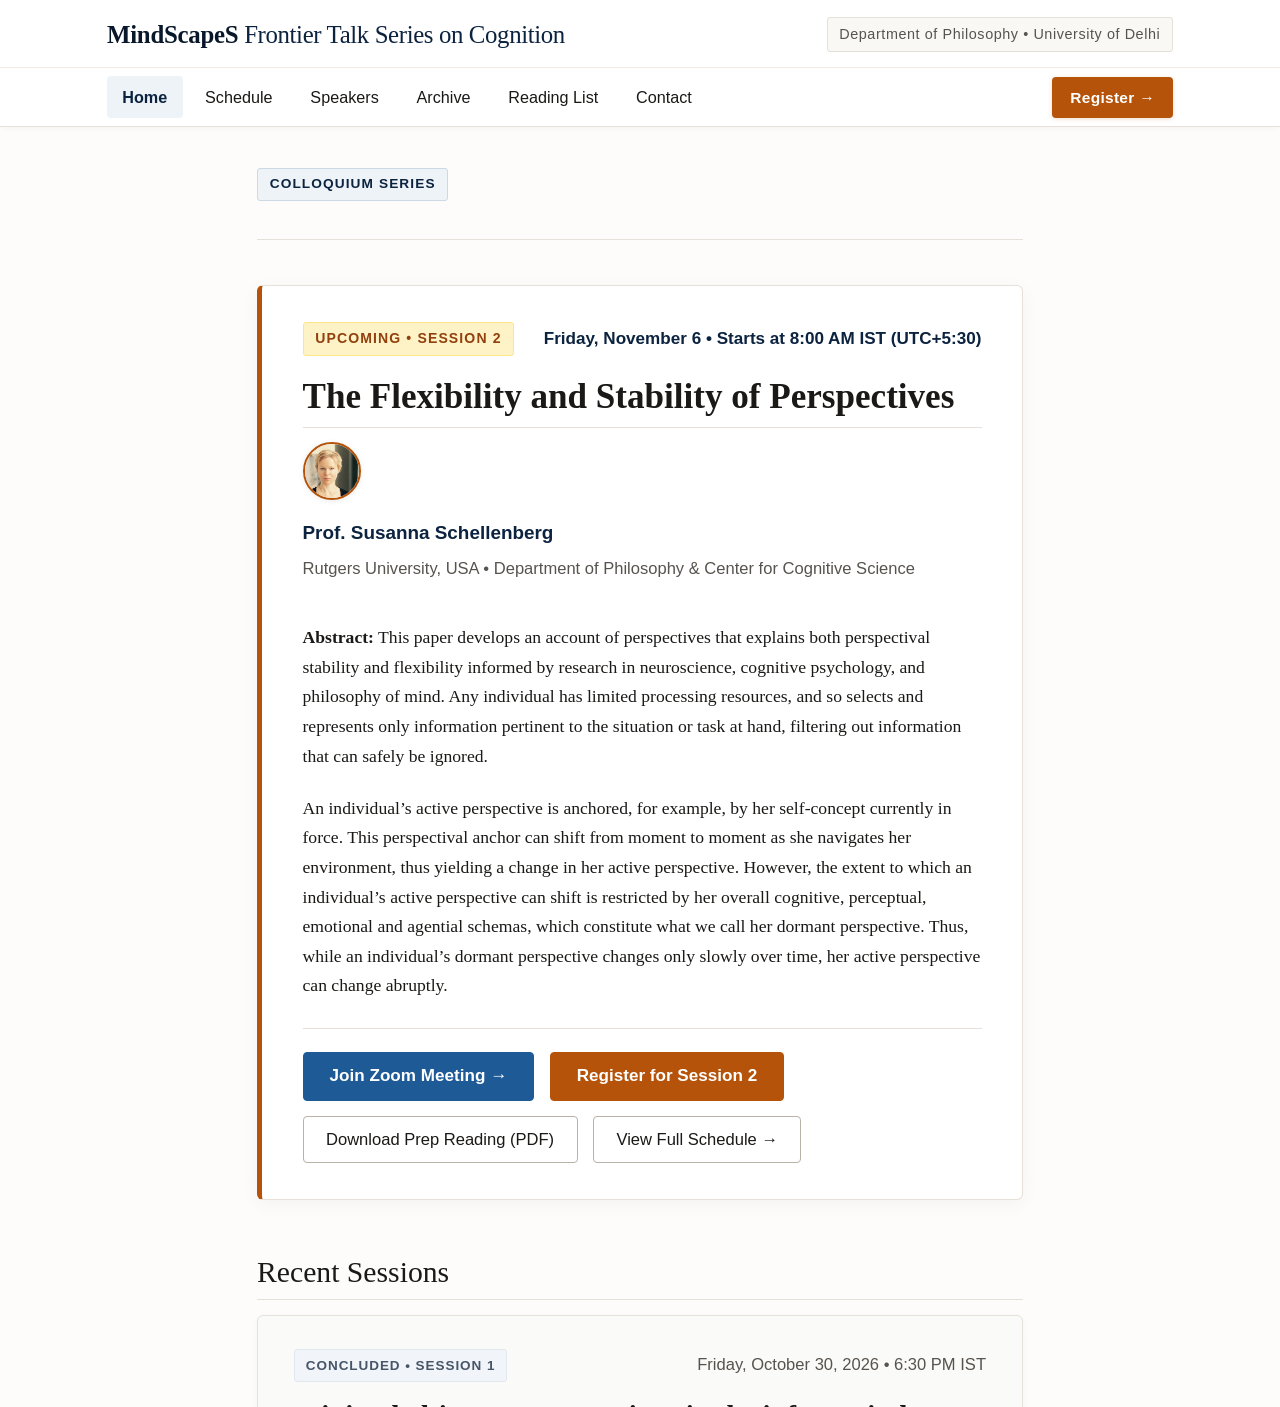
==== commit 7ba338bc: "Convert schedule, speakers, readings, and archive to 100% dynamic skeletons powered by Supabase with" ====
--- a/about.html
+++ b/about.html
@@ -169,7 +169,7 @@
     </div>
   </footer>
 
-  <script src="js/session.js"></script>
+  <script src="js/session.js?v=4.0"></script>
 </body>
 
 </html>
--- a/css/style.css
+++ b/css/style.css
@@ -687,6 +687,18 @@
   border-color: var(--accent-gold-hover);
 }
 
+.btn-zoom {
+  background-color: #1e5a96;
+  border-color: #1e5a96;
+  color: #ffffff !important;
+}
+
+.btn-zoom:hover {
+  background-color: #154270;
+  border-color: #154270;
+  color: #ffffff !important;
+}
+
 .btn-secondary {
   display: inline-flex;
   align-items: center;
@@ -1074,7 +1086,8 @@
   }
 
   .btn-table-outline,
-  .btn-table-primary {
+  .btn-table-primary,
+  .btn-table-zoom {
     max-width: 95px;
     padding: 6px 6px;
     font-size: 0.78rem;
@@ -1335,6 +1348,31 @@
   border-color: #0a1827;
   color: #ffffff;
   text-decoration: none;
+}
+
+.btn-table-zoom {
+  display: block;
+  width: 100%;
+  max-width: 105px;
+  padding: 6px 8px;
+  font-family: var(--font-sans);
+  font-size: 0.82rem;
+  font-weight: 600;
+  color: #ffffff !important;
+  background-color: #1e5a96;
+  border: 1px solid #1e5a96;
+  border-radius: 2px;
+  text-decoration: none !important;
+  text-align: center;
+  line-height: 1.25;
+  cursor: pointer;
+  transition: background-color 0.15s ease, border-color 0.15s ease;
+}
+
+.btn-table-zoom:hover {
+  background-color: #154270;
+  border-color: #154270;
+  color: #ffffff !important;
 }
 
 .sched-empty-action {
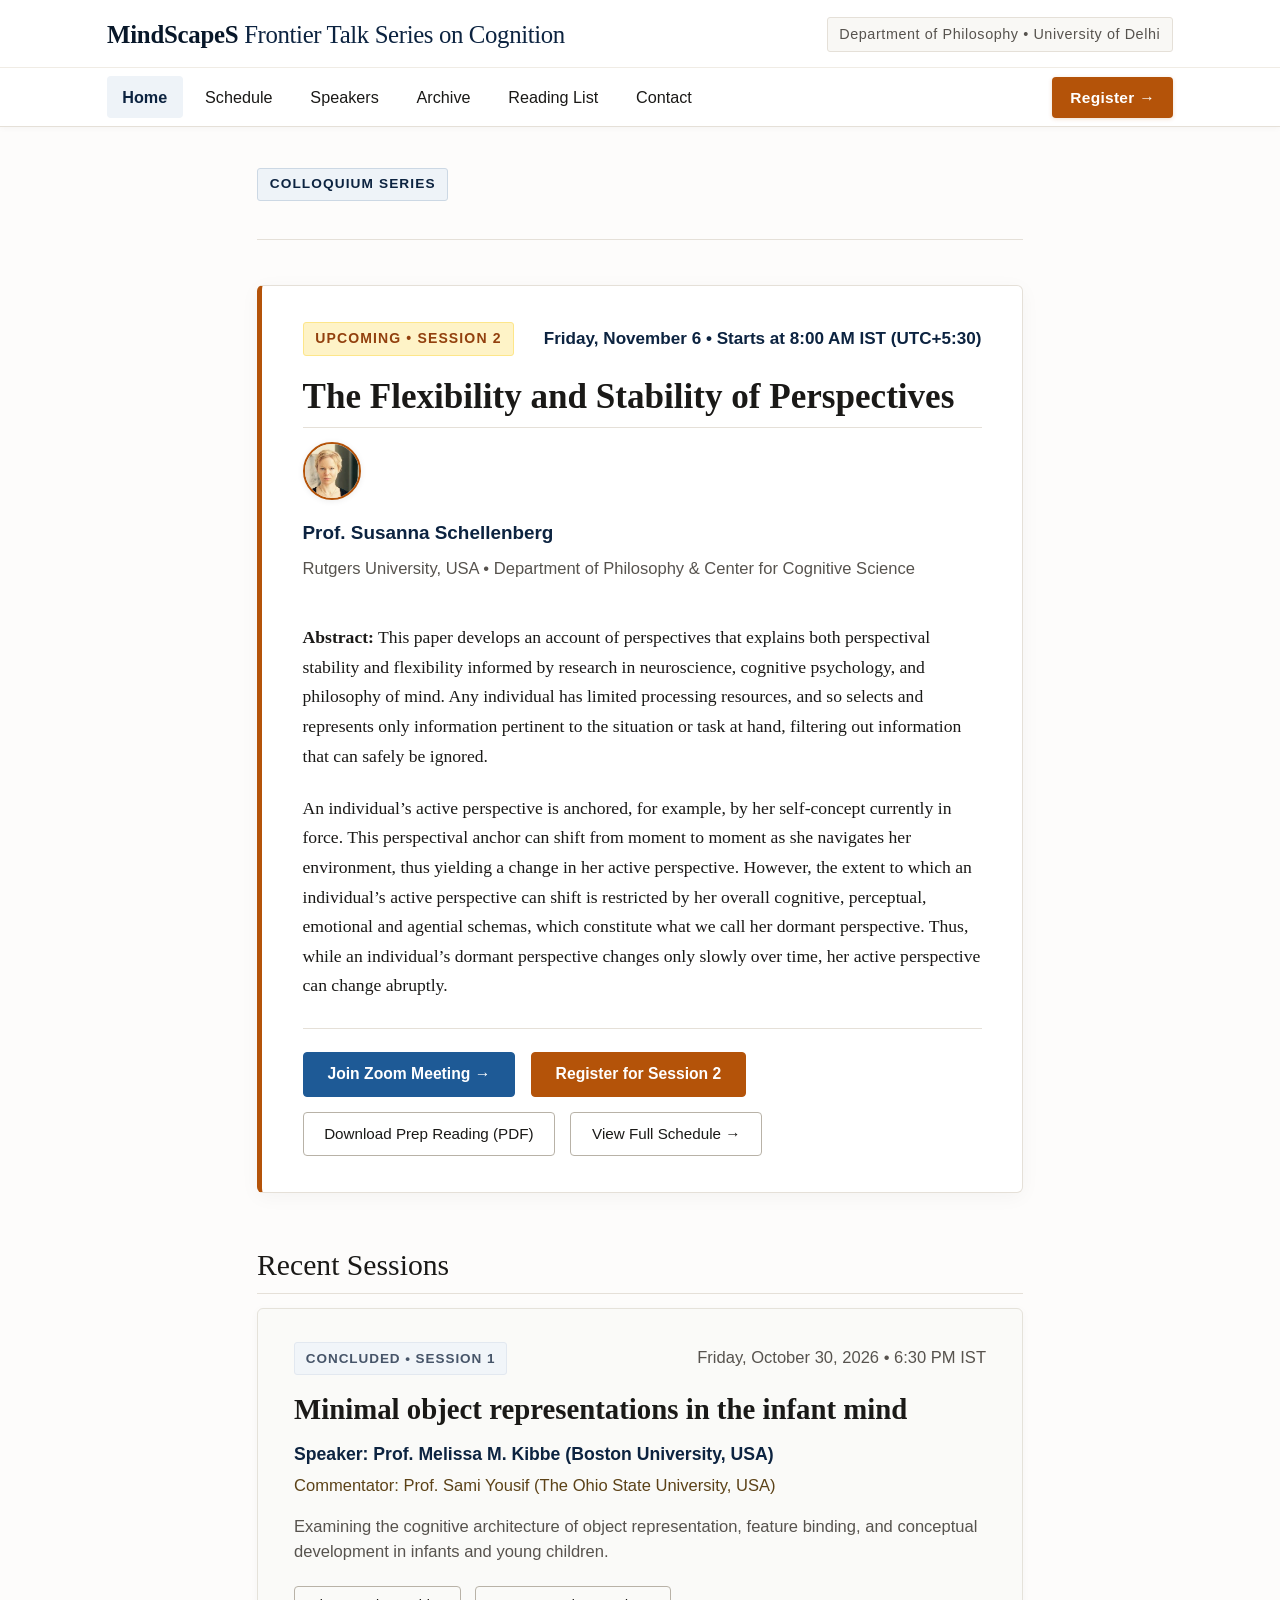
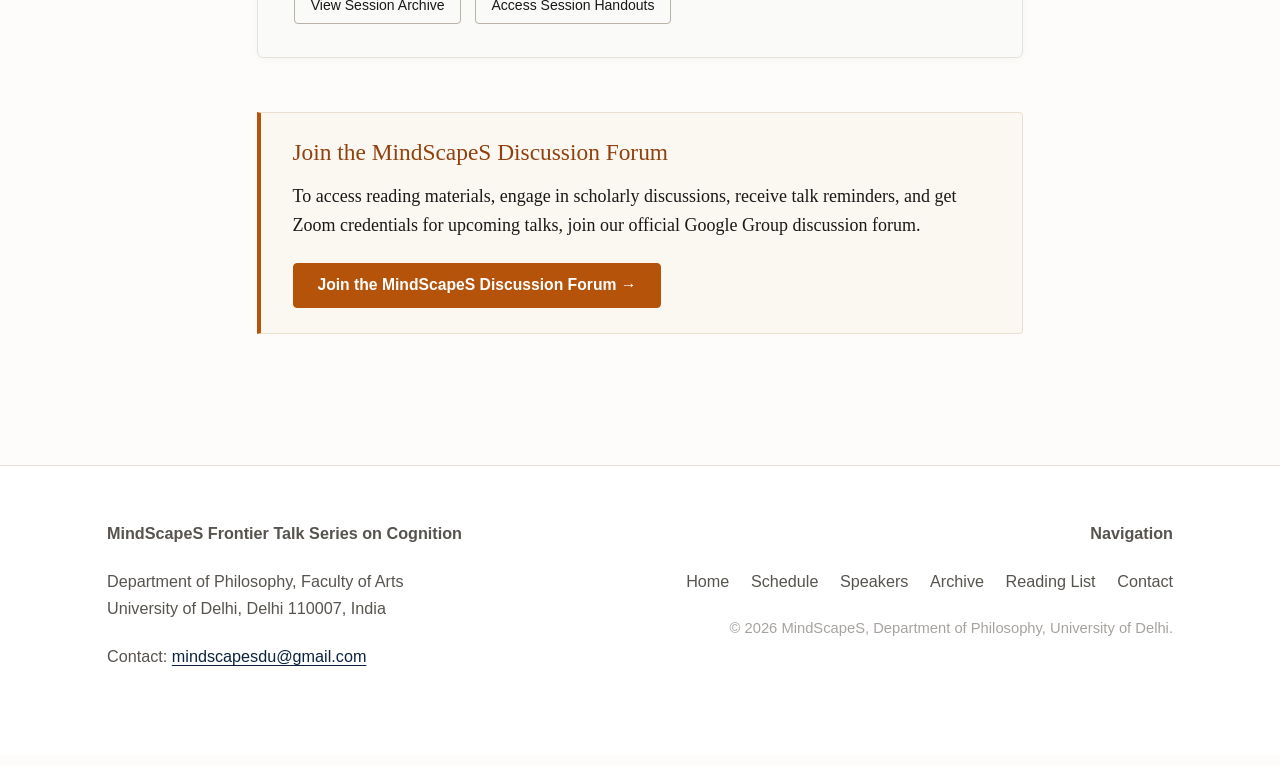
==== commit 39990e23: "Eliminate browser caching with v5.0 query strings, no-cache server headers, and real-time Supabase f" ====
--- a/about.html
+++ b/about.html
@@ -169,7 +169,7 @@
     </div>
   </footer>
 
-  <script src="js/session.js?v=4.0"></script>
+  <script src="js/session.js?v=5.0"></script>
 </body>
 
 </html>
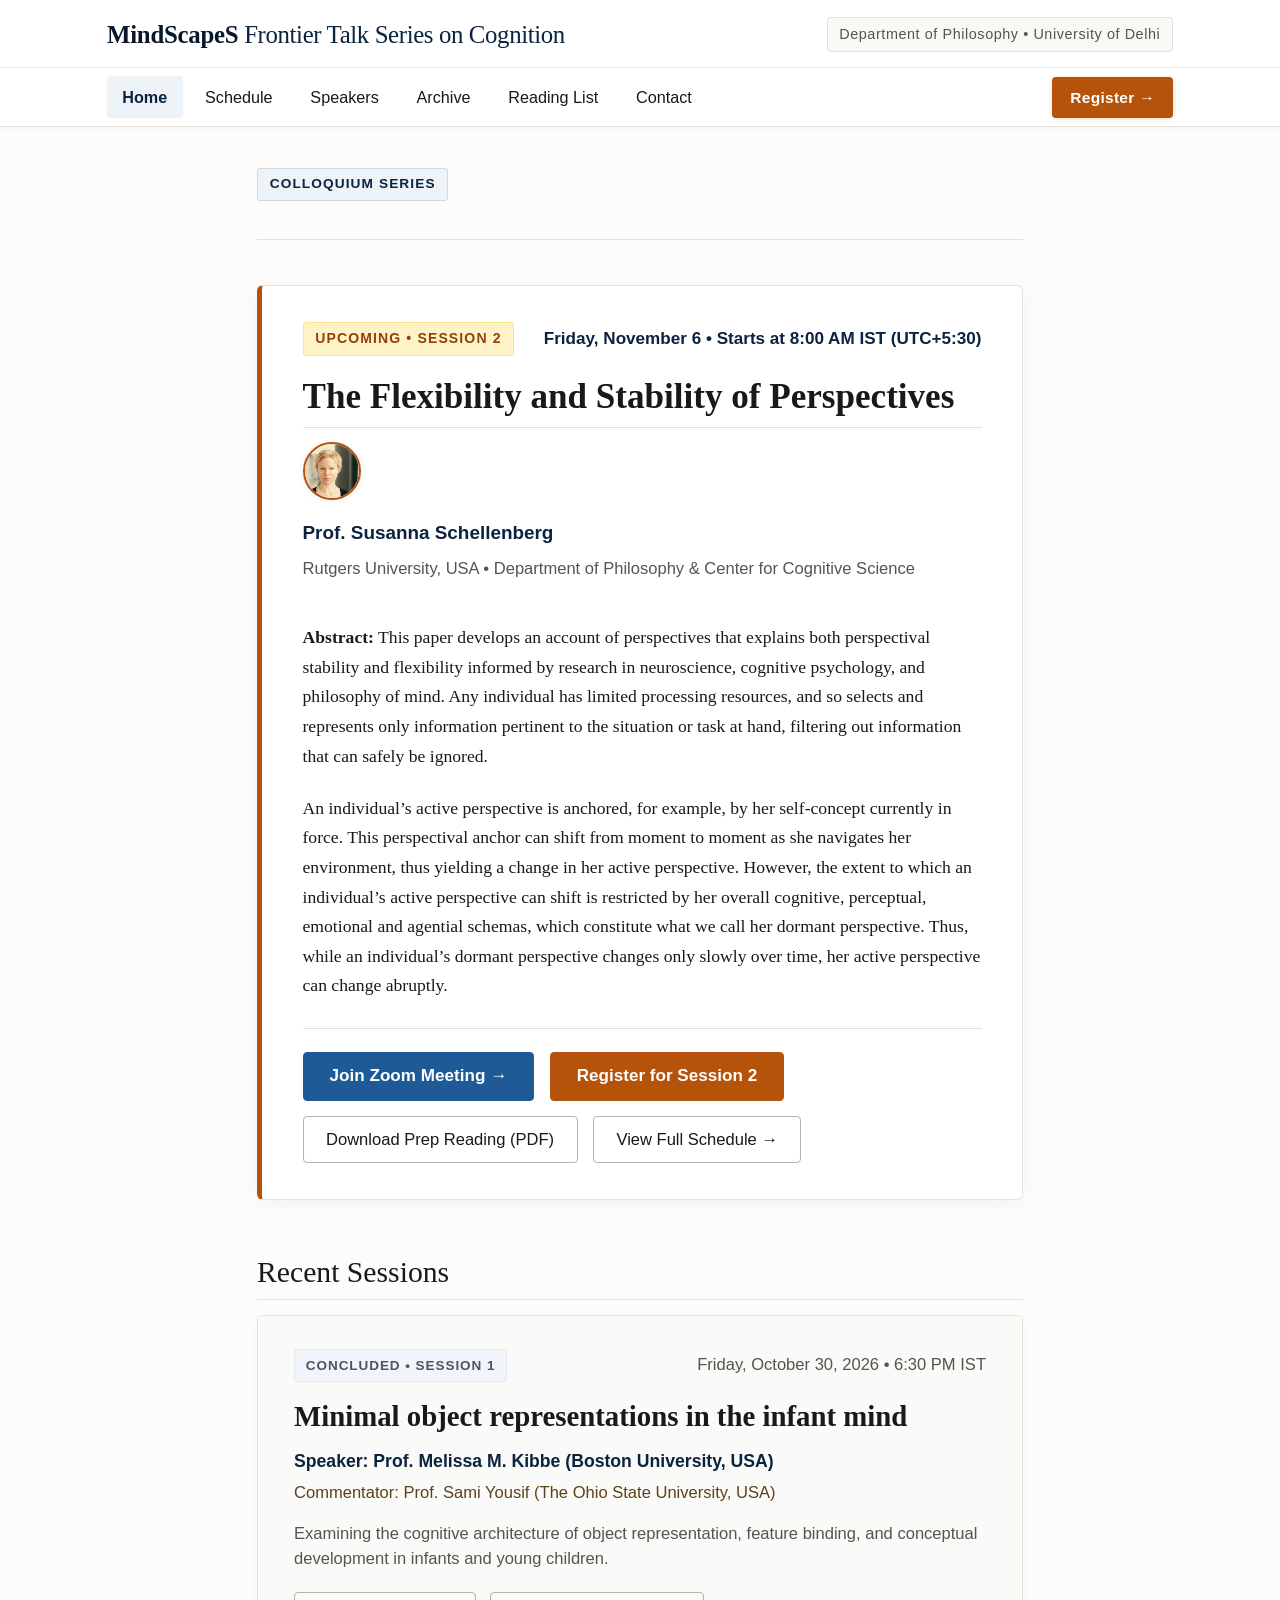
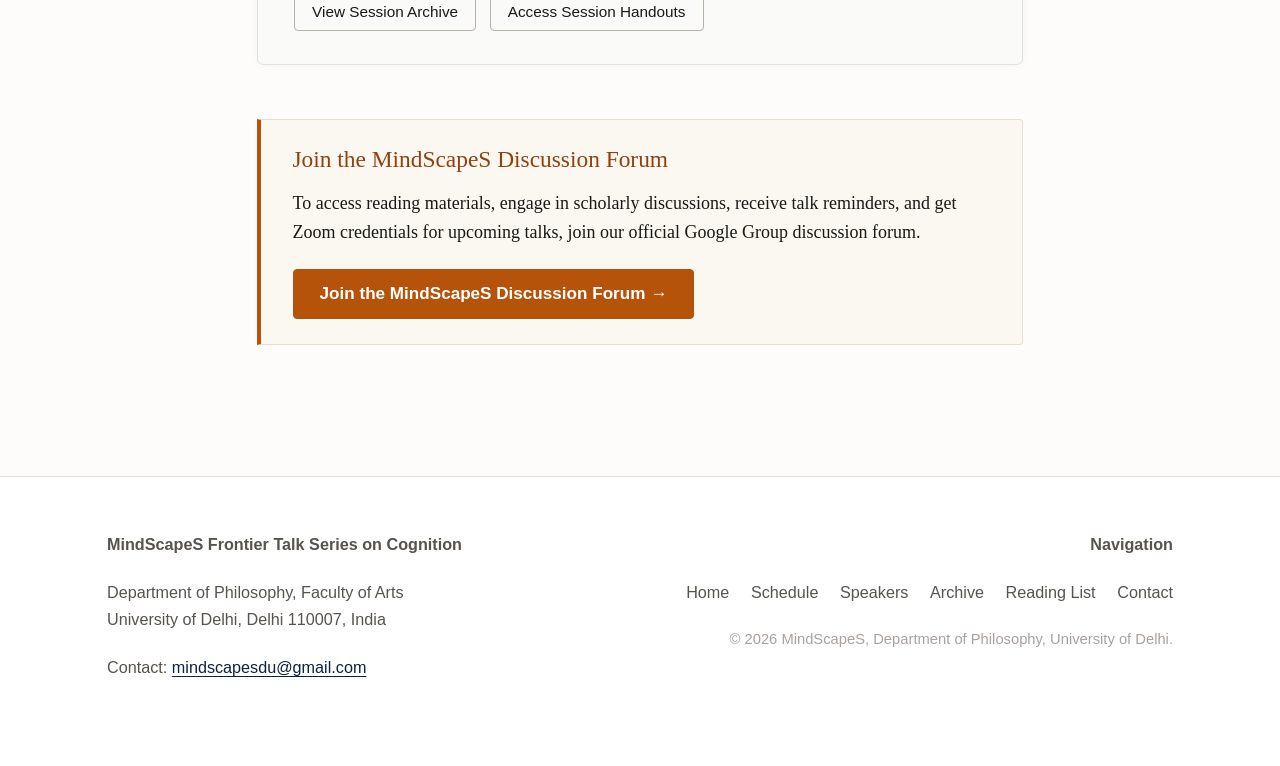
==== commit 0dbbfc74: "Supabase Dynamic Audit: fix PostgREST HTTP 400 filter error, stream direct storage uploads for portr" ====
--- a/about.html
+++ b/about.html
@@ -169,7 +169,7 @@
     </div>
   </footer>
 
-  <script src="js/session.js?v=5.0"></script>
+  <script src="js/session.js?v=6.0"></script>
 </body>
 
 </html>
